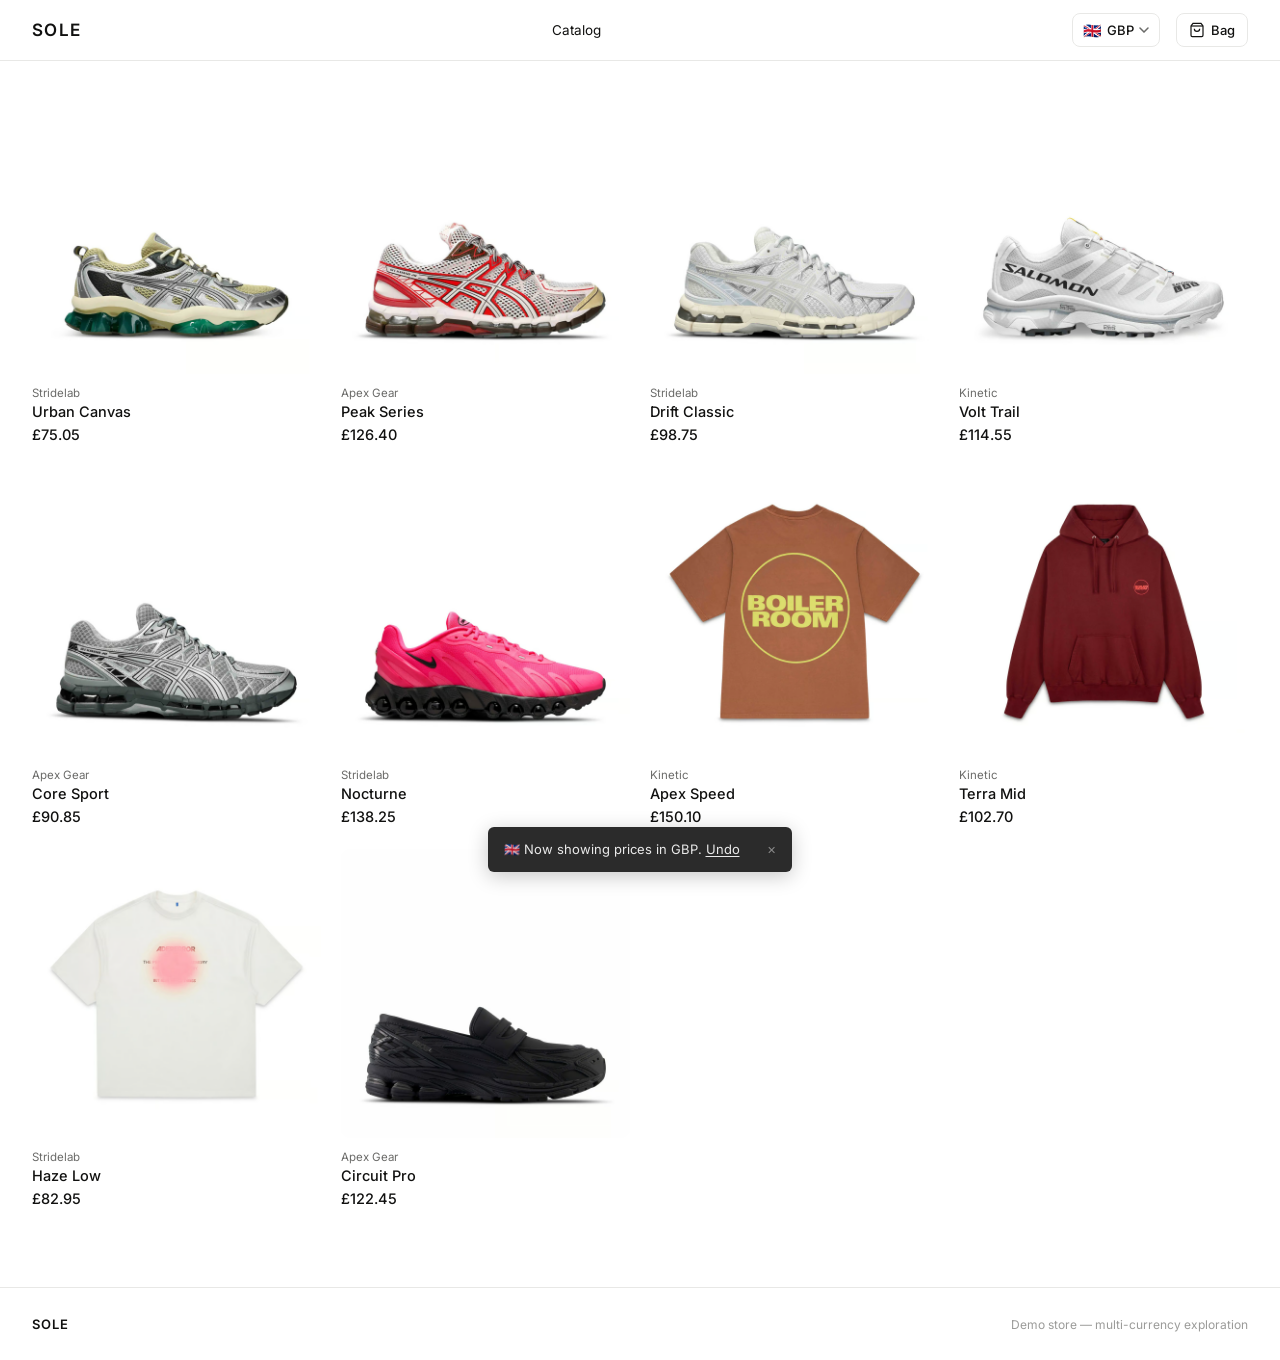
==== variant-b/index.html @ f341e2b7 "Fix variant-b: add actual files (not submodule)" ====
<!DOCTYPE html>
<html lang="en">
<head>
  <meta charset="UTF-8">
  <meta name="viewport" content="width=device-width, initial-scale=1.0">
  <title>SOLE — Sneaker Store</title>
  <link rel="preconnect" href="https://fonts.googleapis.com">
  <link rel="preconnect" href="https://fonts.gstatic.com" crossorigin>
  <link href="https://fonts.googleapis.com/css2?family=Inter:wght@300;400;500;600&display=swap" rel="stylesheet">
  <link rel="stylesheet" href="style.css">
</head>
<body>

<header>
  <div class="header-inner">
    <a href="index.html" class="logo">SOLE</a>
    <nav class="header-nav">
      <a href="index.html" class="active">Catalog</a>
    </nav>
    <div class="header-actions">
      <!-- Currency panel injected by app.js -->
      <a href="checkout.html" class="cart-link">
        <svg width="16" height="16" viewBox="0 0 24 24" fill="none" stroke="currentColor" stroke-width="1.8">
          <path d="M6 2L3 6v14a2 2 0 002 2h14a2 2 0 002-2V6l-3-4z"/><line x1="3" y1="6" x2="21" y2="6"/>
          <path d="M16 10a4 4 0 01-8 0"/>
        </svg>
        Bag
        <span class="cart-badge">0</span>
      </a>
    </div>
  </div>
</header>

<main class="page">
  <div class="product-grid" id="productGrid"></div>
</main>

<footer>
  <span class="footer-logo">SOLE</span>
  <span class="footer-copy">Demo store — multi-currency exploration</span>
</footer>

<script src="data.js"></script>
<script src="app.js"></script>
<script>
  initApp();

  const grid = document.getElementById('productGrid');

  function renderGrid() {
    grid.innerHTML = PRODUCTS.map(p => `
      <a class="product-card" href="product.html?id=${p.id}">
        <div class="product-card-img">
          <img src="${p.images[0]}" alt="${p.name}" loading="lazy">
        </div>
        <div class="product-card-brand">${p.brand}</div>
        <div class="product-card-name">${p.name}</div>
        <div class="product-card-price" data-price="${p.price}">${CurrencyManager.format(p.price)}</div>
      </a>
    `).join('');
  }

  renderGrid();

  document.addEventListener('currencyChange', () => {
    document.querySelectorAll('[data-price]').forEach(el => {
      el.textContent = CurrencyManager.format(Number(el.dataset.price));
    });
  });
</script>
</body>
</html>
---- variant-b/style.css ----
/* ─── Reset & Base ─────────────────────────────────────────────────────────── */
*, *::before, *::after { box-sizing: border-box; margin: 0; padding: 0; }

:root {
  --bg: #ffffff;
  --surface: #f7f7f6;
  --border: #e8e8e6;
  --border-strong: #d0d0ce;
  --text: #111110;
  --text-2: #6b6b69;
  --text-3: #9b9b99;
  --accent: #111110;
  --font: 'Inter', system-ui, -apple-system, sans-serif;
}

html { font-size: 16px; scroll-behavior: smooth; }

body {
  font-family: var(--font);
  background: var(--bg);
  color: var(--text);
  -webkit-font-smoothing: antialiased;
  min-height: 100vh;
}

a { color: inherit; text-decoration: none; }
img { display: block; max-width: 100%; }
button { font-family: inherit; cursor: pointer; border: none; background: none; }

/* ─── Typography ────────────────────────────────────────────────────────────── */
.label { font-size: 11px; font-weight: 500; letter-spacing: 0.1em; text-transform: uppercase; color: var(--text-2); }

/* ─── Header ────────────────────────────────────────────────────────────────── */
header {
  position: sticky;
  top: 0;
  z-index: 100;
  background: rgba(255,255,255,0.92);
  backdrop-filter: blur(12px);
  border-bottom: 1px solid var(--border);
}

.header-inner {
  max-width: 1280px;
  margin: 0 auto;
  padding: 0 32px;
  height: 60px;
  display: flex;
  align-items: center;
  justify-content: space-between;
}

.logo {
  font-size: 17px;
  font-weight: 600;
  letter-spacing: 0.08em;
}

.header-nav {
  display: flex;
  gap: 28px;
}

.header-nav a {
  font-size: 13.5px;
  color: var(--text-2);
  transition: color 0.15s;
}

.header-nav a:hover, .header-nav a.active { color: var(--text); }

.header-actions {
  display: flex;
  align-items: center;
  gap: 16px;
}

/* ─── Currency Panel ────────────────────────────────────────────────────────── */
.currency-panel {
  position: relative;
}

.currency-trigger {
  display: flex;
  align-items: center;
  gap: 5px;
  height: 34px;
  padding: 0 10px;
  border: 1px solid var(--border);
  border-radius: 8px;
  font-size: 13px;
  font-weight: 500;
  background: var(--bg);
  transition: border-color 0.15s;
}

.currency-trigger:hover { border-color: var(--border-strong); }
.currency-trigger[aria-expanded="true"] { border-color: var(--accent); }

.currency-trigger-flag { font-size: 15px; line-height: 1; }
.currency-trigger-code { color: var(--text); }
.chevron { color: var(--text-2); transition: transform 0.2s; }
.currency-trigger[aria-expanded="true"] .chevron { transform: rotate(180deg); }

.currency-dropdown {
  position: absolute;
  right: 0;
  top: calc(100% + 8px);
  width: 260px;
  background: var(--bg);
  border: 1px solid var(--border);
  border-radius: 12px;
  box-shadow: 0 8px 32px rgba(0,0,0,0.10), 0 2px 8px rgba(0,0,0,0.06);
  padding: 16px;
  display: flex;
  flex-direction: column;
  gap: 14px;
}

.currency-dropdown[hidden] { display: none; }

.currency-dropdown-section { display: flex; flex-direction: column; gap: 8px; }
.currency-dropdown-label {
  font-size: 10.5px;
  font-weight: 600;
  letter-spacing: 0.09em;
  text-transform: uppercase;
  color: var(--text-3);
}

.mode-options { display: flex; flex-direction: column; gap: 2px; }

.mode-option {
  display: flex;
  align-items: center;
  gap: 8px;
  padding: 7px 9px;
  border-radius: 7px;
  font-size: 13px;
  cursor: pointer;
  transition: background 0.12s;
}

.mode-option:hover { background: var(--surface); }
.mode-option.active { background: var(--surface); color: var(--text); }

.mode-option input { display: none; }

.mode-dot {
  width: 14px;
  height: 14px;
  border-radius: 50%;
  border: 1.5px solid var(--border-strong);
  flex-shrink: 0;
  position: relative;
  transition: border-color 0.15s;
}

.mode-option.active .mode-dot {
  border-color: var(--accent);
}

.mode-option.active .mode-dot::after {
  content: '';
  position: absolute;
  inset: 2px;
  border-radius: 50%;
  background: var(--accent);
}

.currency-options {
  display: flex;
  flex-direction: column;
  gap: 2px;
}

.currency-option {
  display: flex;
  align-items: center;
  gap: 9px;
  padding: 7px 9px;
  border-radius: 7px;
  font-size: 13px;
  transition: background 0.12s;
  text-align: left;
  width: 100%;
}

.currency-option:hover { background: var(--surface); }
.currency-option.active { background: var(--surface); }
.currency-option.active .currency-option-code { font-weight: 600; }

.currency-option-code { font-weight: 500; min-width: 34px; }
.currency-option-name { color: var(--text-2); font-size: 12px; }

.currency-status {
  display: none;
  font-size: 11.5px;
  color: var(--text-2);
  padding-top: 4px;
  border-top: 1px solid var(--border);
}

.currency-status.visible { display: block; }
.currency-status.error { color: #c0392b; }

/* ─── Cart Link ─────────────────────────────────────────────────────────────── */
.cart-link {
  position: relative;
  display: flex;
  align-items: center;
  gap: 6px;
  height: 34px;
  padding: 0 12px;
  border: 1px solid var(--border);
  border-radius: 8px;
  font-size: 13px;
  font-weight: 500;
  transition: border-color 0.15s;
}

.cart-link:hover { border-color: var(--border-strong); }

.cart-badge {
  display: none;
  align-items: center;
  justify-content: center;
  width: 18px;
  height: 18px;
  border-radius: 50%;
  background: var(--accent);
  color: #fff;
  font-size: 10px;
  font-weight: 700;
}

/* ─── Page Container ────────────────────────────────────────────────────────── */
.page {
  max-width: 1280px;
  margin: 0 auto;
  padding: 24px 32px 80px;
}

/* ─── Catalog ───────────────────────────────────────────────────────────────── */
.catalog-header {
  display: flex;
  align-items: baseline;
  justify-content: space-between;
  margin-bottom: 40px;
}

.catalog-header h1 {
  font-size: 28px;
  font-weight: 300;
  letter-spacing: -0.5px;
}

.catalog-count {
  font-size: 13px;
  color: var(--text-2);
}

.product-grid {
  display: grid;
  grid-template-columns: repeat(4, 1fr);
  gap: 24px 20px;
}

@media (max-width: 1100px) { .product-grid { grid-template-columns: repeat(3, 1fr); } }
@media (max-width: 768px)  { .product-grid { grid-template-columns: repeat(2, 1fr); gap: 16px 12px; } }
@media (max-width: 480px)  { .product-grid { grid-template-columns: 1fr; } }

.product-card {
  display: block;
  cursor: pointer;
}

.product-card-img {
  aspect-ratio: 1;
  overflow: hidden;
  background: var(--surface);
  border-radius: 10px;
  margin-bottom: 12px;
}

.product-card-img img {
  width: 100%;
  height: 100%;
  object-fit: cover;
  transition: transform 0.5s cubic-bezier(.25,.46,.45,.94);
}

.product-card:hover .product-card-img img { transform: scale(1.04); }

.product-card-brand { font-size: 11.5px; color: var(--text-2); margin-bottom: 3px; }
.product-card-name { font-size: 14.5px; font-weight: 500; margin-bottom: 6px; }
.product-card-footer { display: flex; align-items: center; justify-content: space-between; }
.product-card-price { font-size: 14.5px; font-weight: 500; }
.product-card-category {
  font-size: 11px;
  color: var(--text-3);
  background: var(--surface);
  border-radius: 4px;
  padding: 2px 7px;
}

/* ─── Product Page ──────────────────────────────────────────────────────────── */
.product-layout {
  display: grid;
  grid-template-columns: 1fr 480px;
  gap: 60px;
  align-items: start;
}

@media (max-width: 960px) {
  .product-layout { grid-template-columns: 1fr; gap: 40px; }
}

.product-gallery { position: sticky; top: 80px; }

.gallery-main {
  aspect-ratio: 1;
  background: var(--surface);
  border-radius: 12px;
  overflow: hidden;
  margin-bottom: 10px;
}

.gallery-main img {
  width: 100%;
  height: 100%;
  object-fit: cover;
}

.gallery-thumbs {
  display: flex;
  gap: 8px;
}

.gallery-thumb {
  width: 64px;
  height: 64px;
  border-radius: 8px;
  overflow: hidden;
  background: var(--surface);
  cursor: pointer;
  border: 2px solid transparent;
  transition: border-color 0.15s;
  flex-shrink: 0;
}

.gallery-thumb.active { border-color: var(--accent); }
.gallery-thumb img { width: 100%; height: 100%; object-fit: cover; }

.product-info { padding-top: 8px; }

.product-back {
  display: inline-flex;
  align-items: center;
  gap: 6px;
  font-size: 13px;
  color: var(--text-2);
  margin-bottom: 28px;
  transition: color 0.15s;
}

.product-back:hover { color: var(--text); }

.product-brand { font-size: 12px; color: var(--text-2); margin-bottom: 6px; }
.product-name {
  font-size: 28px;
  font-weight: 400;
  letter-spacing: -0.5px;
  margin-bottom: 6px;
  line-height: 1.15;
}

.product-color { font-size: 13px; color: var(--text-2); margin-bottom: 20px; }

.product-price {
  font-size: 26px;
  font-weight: 500;
  margin-bottom: 28px;
}

.product-section-label {
  font-size: 11px;
  font-weight: 600;
  letter-spacing: 0.09em;
  text-transform: uppercase;
  color: var(--text-2);
  margin-bottom: 10px;
}

.size-grid {
  display: flex;
  flex-wrap: wrap;
  gap: 8px;
  margin-bottom: 28px;
}

.size-btn {
  width: 56px;
  height: 44px;
  border: 1.5px solid var(--border);
  border-radius: 8px;
  font-size: 13px;
  font-weight: 500;
  transition: border-color 0.15s, background 0.15s;
}

.size-btn:hover { border-color: var(--border-strong); }
.size-btn.selected { border-color: var(--accent); background: var(--accent); color: #fff; }

.add-to-cart-btn {
  width: 100%;
  height: 52px;
  background: var(--accent);
  color: #fff;
  border-radius: 10px;
  font-size: 14px;
  font-weight: 600;
  letter-spacing: 0.02em;
  transition: opacity 0.15s;
  margin-bottom: 24px;
}

.add-to-cart-btn:hover { opacity: 0.85; }
.add-to-cart-btn:disabled { opacity: 0.35; cursor: not-allowed; }

.product-description {
  font-size: 14px;
  line-height: 1.7;
  color: var(--text-2);
  padding-top: 24px;
  border-top: 1px solid var(--border);
}

/* ─── Toast ─────────────────────────────────────────────────────────────────── */
.toast {
  position: fixed;
  bottom: 32px;
  left: 50%;
  transform: translateX(-50%) translateY(16px);
  background: var(--accent);
  color: #fff;
  padding: 12px 24px;
  border-radius: 40px;
  font-size: 13.5px;
  font-weight: 500;
  opacity: 0;
  transition: opacity 0.2s, transform 0.2s;
  pointer-events: none;
  z-index: 999;
  white-space: nowrap;
}

.toast.show {
  opacity: 1;
  transform: translateX(-50%) translateY(0);
}

/* ─── Checkout ──────────────────────────────────────────────────────────────── */
.checkout-layout {
  display: grid;
  grid-template-columns: 1fr 400px;
  gap: 60px;
  align-items: start;
}

@media (max-width: 900px) {
  .checkout-layout { grid-template-columns: 1fr; }
  .checkout-summary { order: -1; }
}

.checkout-title {
  font-size: 28px;
  font-weight: 300;
  letter-spacing: -0.5px;
  margin-bottom: 36px;
}

/* Form */
.form-section { margin-bottom: 32px; }

.form-section-title {
  font-size: 11px;
  font-weight: 600;
  letter-spacing: 0.09em;
  text-transform: uppercase;
  color: var(--text-2);
  margin-bottom: 16px;
  padding-bottom: 10px;
  border-bottom: 1px solid var(--border);
}

.form-row { display: grid; grid-template-columns: 1fr 1fr; gap: 12px; }
.form-row.full { grid-template-columns: 1fr; }

.form-group { display: flex; flex-direction: column; gap: 6px; margin-bottom: 12px; }

.form-group label {
  font-size: 12px;
  font-weight: 500;
  color: var(--text-2);
}

.form-group input,
.form-group select {
  height: 46px;
  border: 1.5px solid var(--border);
  border-radius: 8px;
  padding: 0 14px;
  font-size: 14px;
  font-family: inherit;
  color: var(--text);
  background: var(--bg);
  transition: border-color 0.15s;
  outline: none;
  width: 100%;
}

.form-group input:focus,
.form-group select:focus { border-color: var(--accent); }

.form-group input::placeholder { color: var(--text-3); }

.submit-btn {
  width: 100%;
  height: 54px;
  background: var(--accent);
  color: #fff;
  border-radius: 10px;
  font-size: 15px;
  font-weight: 600;
  transition: opacity 0.15s;
  margin-top: 8px;
}

.submit-btn:hover { opacity: 0.85; }

/* Summary */
.checkout-summary {
  background: var(--surface);
  border-radius: 14px;
  padding: 28px;
  position: sticky;
  top: 80px;
}

.summary-title {
  font-size: 15px;
  font-weight: 600;
  margin-bottom: 20px;
}

.summary-items { display: flex; flex-direction: column; gap: 16px; margin-bottom: 24px; }

.summary-item {
  display: flex;
  gap: 14px;
  align-items: flex-start;
}

.summary-item-img {
  width: 64px;
  height: 64px;
  border-radius: 8px;
  overflow: hidden;
  background: var(--border);
  flex-shrink: 0;
}

.summary-item-img img { width: 100%; height: 100%; object-fit: cover; }

.summary-item-info { flex: 1; }
.summary-item-name { font-size: 13.5px; font-weight: 500; margin-bottom: 3px; }
.summary-item-meta { font-size: 12px; color: var(--text-2); }

.summary-item-remove {
  font-size: 11px;
  color: var(--text-3);
  text-decoration: underline;
  cursor: pointer;
  margin-top: 4px;
  background: none;
  border: none;
  font-family: inherit;
  padding: 0;
}

.summary-item-price { font-size: 13.5px; font-weight: 500; }

.summary-divider { border: none; border-top: 1px solid var(--border); margin: 8px 0; }

.summary-row {
  display: flex;
  justify-content: space-between;
  font-size: 13.5px;
  color: var(--text-2);
  margin-bottom: 8px;
}

.summary-row.total {
  font-size: 16px;
  font-weight: 600;
  color: var(--text);
  margin-top: 10px;
  margin-bottom: 0;
}

.empty-cart {
  text-align: center;
  padding: 40px 0;
  color: var(--text-2);
  font-size: 14px;
}

.empty-cart a { color: var(--text); text-decoration: underline; }

/* ─── Success State ─────────────────────────────────────────────────────────── */
.order-success {
  display: none;
  text-align: center;
  padding: 60px 0;
}

.order-success.show { display: block; }

.order-success-icon {
  width: 56px;
  height: 56px;
  background: #f0faf4;
  border-radius: 50%;
  display: flex;
  align-items: center;
  justify-content: center;
  margin: 0 auto 20px;
}

.order-success h2 {
  font-size: 22px;
  font-weight: 400;
  margin-bottom: 10px;
}

.order-success p {
  font-size: 14px;
  color: var(--text-2);
  margin-bottom: 28px;
}

.order-success a {
  display: inline-block;
  padding: 12px 28px;
  background: var(--accent);
  color: #fff;
  border-radius: 8px;
  font-size: 14px;
  font-weight: 500;
}

/* ─── Breadcrumb ────────────────────────────────────────────────────────────── */
.breadcrumb {
  display: flex;
  align-items: center;
  gap: 8px;
  font-size: 13px;
  color: var(--text-2);
  margin-bottom: 40px;
}

.breadcrumb a { transition: color 0.15s; }
.breadcrumb a:hover { color: var(--text); }
.breadcrumb-sep { color: var(--border-strong); }
.breadcrumb-current { color: var(--text); }

/* ─── Geo Toast ─────────────────────────────────────────────────────────────── */
.geo-toast {
  position: fixed;
  bottom: 28px;
  left: 50%;
  transform: translateX(-50%) translateY(0);
  z-index: 999;
  background: #2b2b2b;
  color: #fff;
  border-radius: 6px;
  box-shadow: 0 4px 20px rgba(0,0,0,0.22);
  display: flex;
  align-items: center;
  gap: 0;
  overflow: hidden;
  white-space: nowrap;
  animation: toastIn 0.28s cubic-bezier(.22,.68,0,1.2);
}

@keyframes toastIn {
  from { opacity: 0; transform: translateX(-50%) translateY(12px); }
  to   { opacity: 1; transform: translateX(-50%) translateY(0); }
}

.geo-toast--out {
  animation: toastOut 0.22s ease forwards;
}

@keyframes toastOut {
  from { opacity: 1; transform: translateX(-50%) translateY(0); }
  to   { opacity: 0; transform: translateX(-50%) translateY(10px); }
}

.geo-toast-body {
  flex: 1;
  padding: 13px 16px;
  font-size: 13px;
  line-height: 1.45;
  color: rgba(255,255,255,0.9);
}

.geo-toast-body strong { color: #fff; font-weight: 600; }

.geo-toast-spinner {
  flex-shrink: 0;
  width: 14px;
  height: 14px;
  border: 2px solid rgba(255,255,255,0.2);
  border-top-color: rgba(255,255,255,0.7);
  border-radius: 50%;
  margin-right: 14px;
  animation: toastSpin 0.7s linear infinite;
}

@keyframes toastSpin {
  to { transform: rotate(360deg); }
}

.geo-toast-x {
  flex-shrink: 0;
  width: 32px;
  height: 32px;
  display: flex;
  align-items: center;
  justify-content: center;
  color: rgba(255,255,255,0.45);
  font-size: 11px;
  border-radius: 4px;
  margin-right: 4px;
  transition: color 0.15s;
}

.geo-toast-x:hover { color: rgba(255,255,255,0.9); }

.geo-toast-back {
  color: inherit;
  text-decoration: underline;
  text-underline-offset: 2px;
}

/* ─── Footer ────────────────────────────────────────────────────────────────── */
footer {
  border-top: 1px solid var(--border);
  padding: 28px 32px;
  display: flex;
  align-items: center;
  justify-content: space-between;
  max-width: 1280px;
  margin: 0 auto;
}

.footer-logo { font-size: 13px; font-weight: 600; letter-spacing: 0.08em; }
.footer-copy { font-size: 12px; color: var(--text-3); }

@media (max-width: 600px) {
  .header-inner { padding: 0 20px; }
  .page { padding: 36px 20px 60px; }
  .header-nav { display: none; }
}
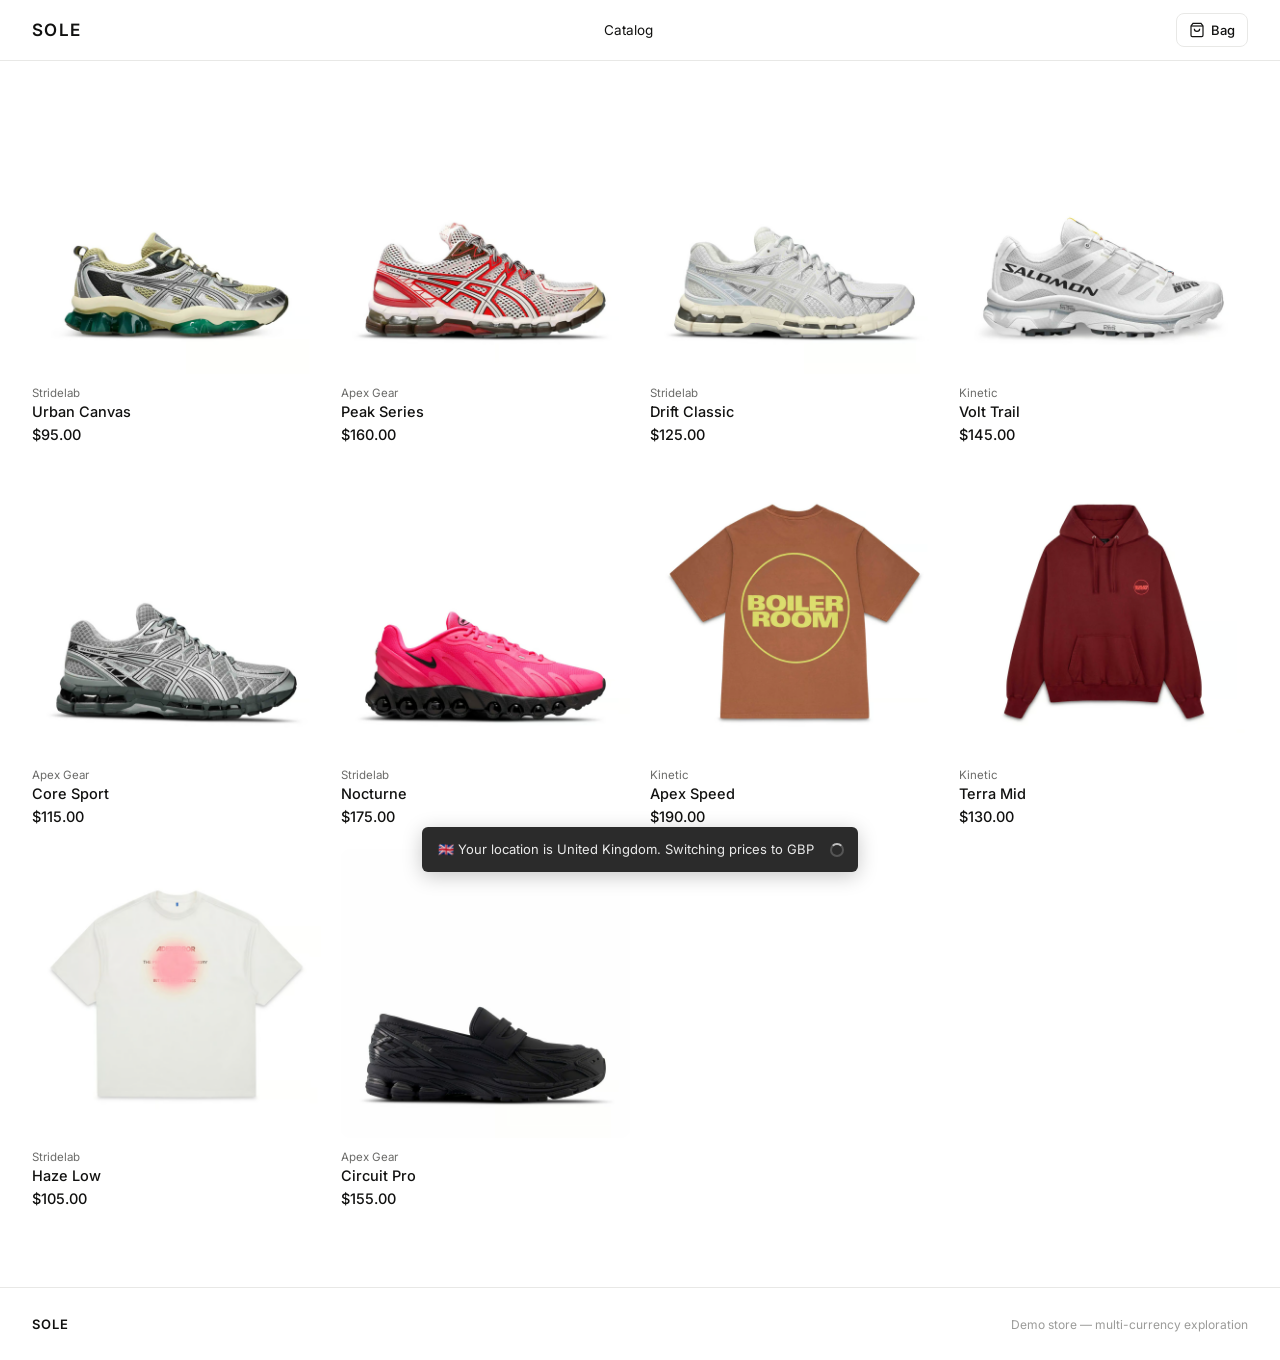
==== commit 94423770: "variant-b: bust cache, fix first state flow" ====
--- a/variant-b/index.html
+++ b/variant-b/index.html
@@ -41,7 +41,7 @@
 </footer>
 
 <script src="data.js"></script>
-<script src="app.js"></script>
+<script src="app.js?v=2"></script>
 <script>
   initApp();
 
